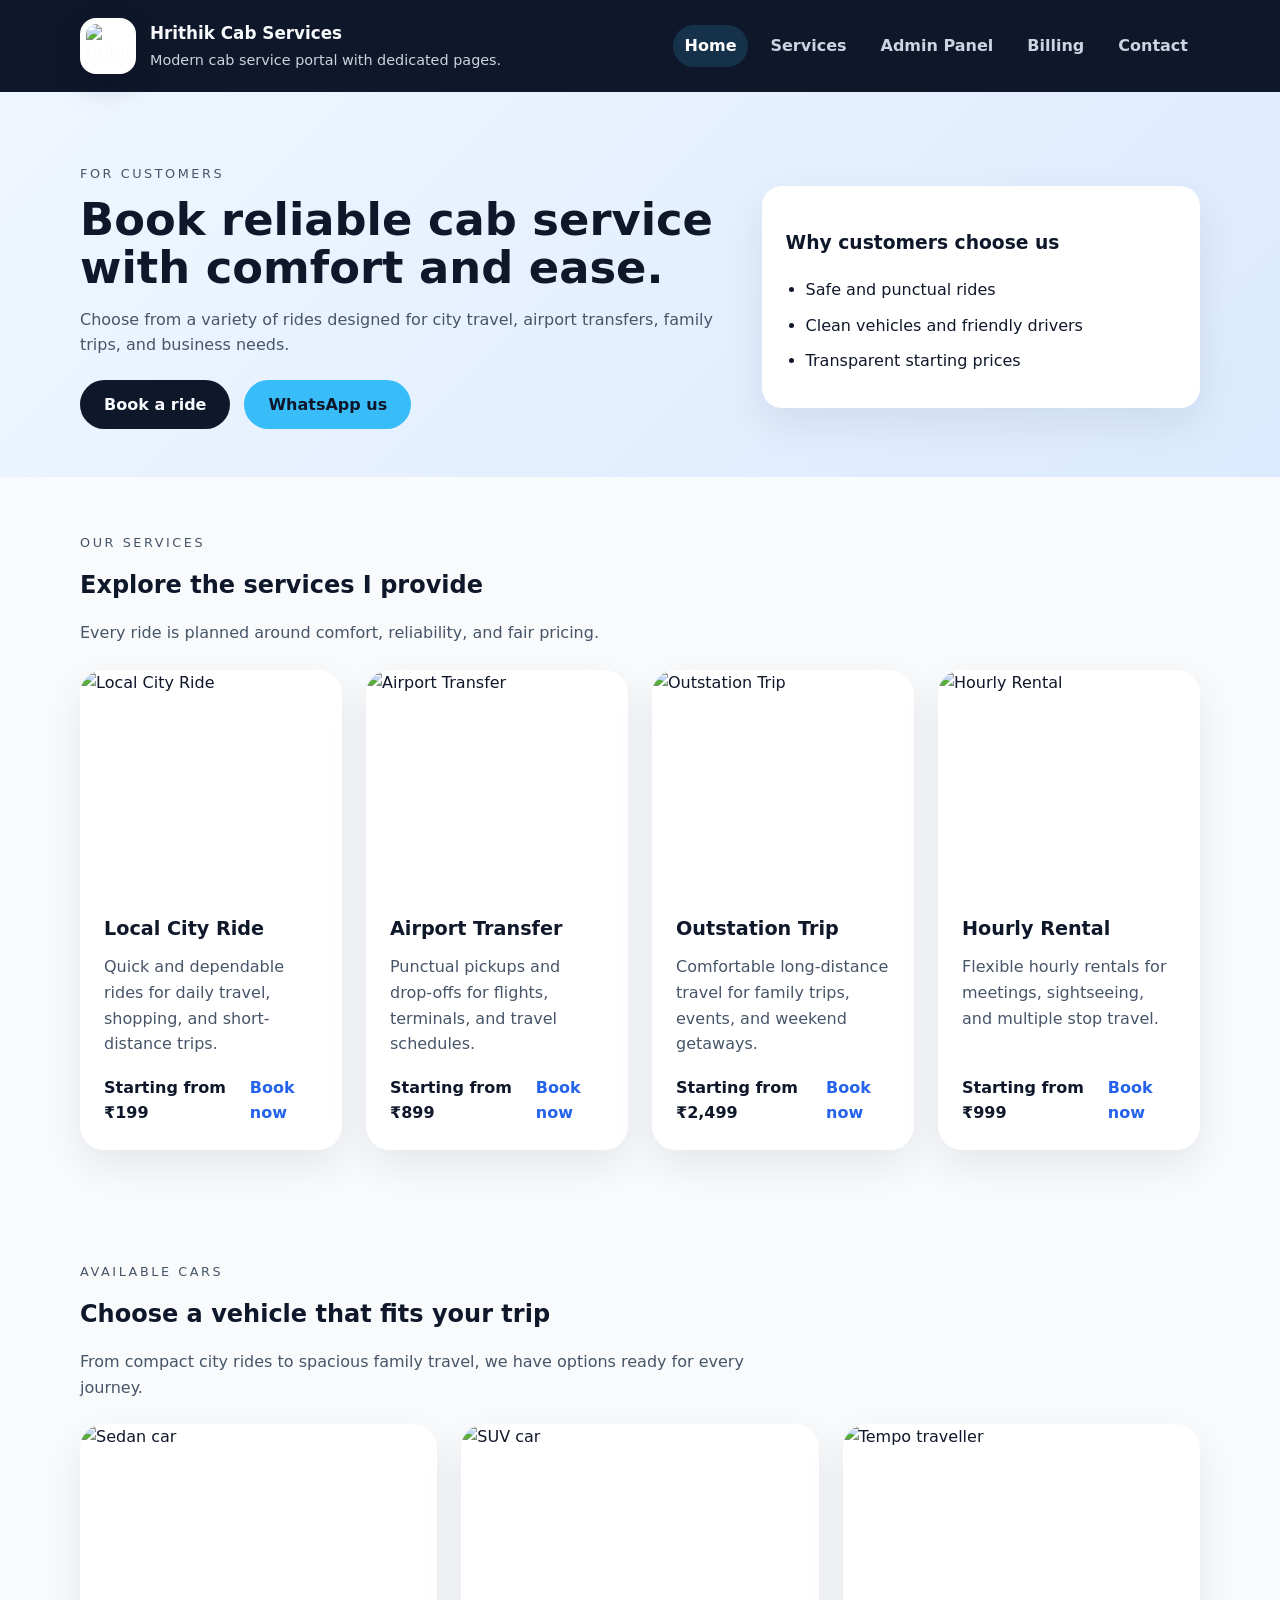
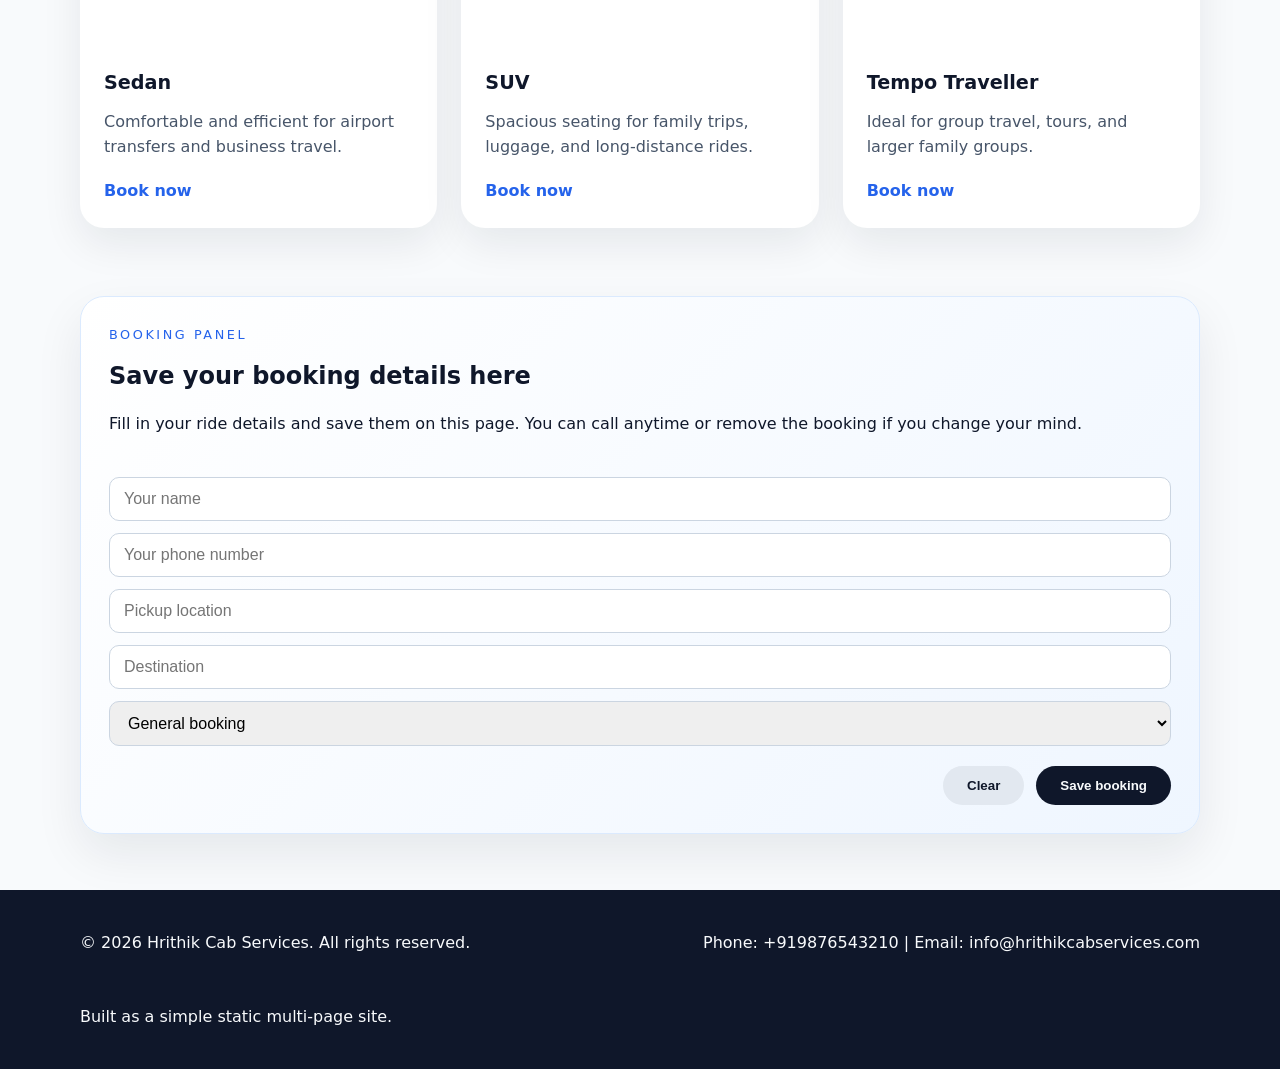
==== index.html @ 294c2ab7 "Add files via upload" ====
﻿<!DOCTYPE html>
<html lang="en">
<head>
  <meta charset="UTF-8" />
  <meta name="viewport" content="width=device-width, initial-scale=1.0" />
  <title>Hrithik Cab Services</title>
  <meta name="description" content="Hrithik Cab Services offers dedicated pages for services, admin, customer, billing, and contact." />
  <link rel="stylesheet" href="styles.css" />
</head>
<body>
  <header class="site-header">
    <div class="container header-inner">
      <a class="brand" href="index.html">
        <img class="logo-badge" src="https://kommodo.ai/i/TV6Tgqh5XAHTZ5oA1Nqf" alt="Hrithik Cab Services logo" />
        <div>
          <h1>Hrithik Cab Services</h1>
          <p>Modern cab service portal with dedicated pages.</p>
        </div>
      </a>
      <nav class="site-nav">
        <a href="index.html" class="active">Home</a>
        <a href="services.html">Services</a>
        <a href="admin.html">Admin Panel</a>
        <a href="billing.html">Billing</a>
        <a href="contact.html">Contact</a>
      </nav>
    </div>
  </header>

  <main class="page-content">
    <section class="hero">
      <div class="container hero-content">
        <div>
          <p class="eyebrow">For customers</p>
          <h2>Book reliable cab service with comfort and ease.</h2>
          <p>Choose from a variety of rides designed for city travel, airport transfers, family trips, and business needs.</p>
          <div class="hero-actions">
            <a href="#bookingPanel" class="button button-primary">Book a ride</a>
            <a href="#" class="button button-secondary whatsapp-link">WhatsApp us</a>
          </div>
        </div>
        <div class="hero-card">
          <h3>Why customers choose us</h3>
          <ul>
            <li>Safe and punctual rides</li>
            <li>Clean vehicles and friendly drivers</li>
            <li>Transparent starting prices</li>
          </ul>
        </div>
      </div>
    </section>

    <section class="section">
      <div class="container">
        <div class="section-title">
          <p class="eyebrow">Our services</p>
          <h2>Explore the services I provide</h2>
          <p>Every ride is planned around comfort, reliability, and fair pricing.</p>
        </div>

        <div class="service-grid" data-home-services></div>
      </div>
    </section>

    <section class="section">
      <div class="container">
        <div class="section-title">
          <p class="eyebrow">Available cars</p>
          <h2>Choose a vehicle that fits your trip</h2>
          <p>From compact city rides to spacious family travel, we have options ready for every journey.</p>
        </div>

        <div class="service-grid">
          <article class="service-card">
            <img src="https://images.unsplash.com/photo-1553440569-bcc63803a83d?auto=format&fit=crop&w=900&q=80" alt="Sedan car" />
            <div class="service-content">
              <h3>Sedan</h3>
              <p>Comfortable and efficient for airport transfers and business travel.</p>
              <div class="service-footer">
                <a href="#bookingPanel" class="small-link">Book now</a>
              </div>
            </div>
          </article>

          <article class="service-card">
            <img src="https://images.unsplash.com/photo-1549399542-7e3f8b79c341?auto=format&fit=crop&w=900&q=80" alt="SUV car" />
            <div class="service-content">
              <h3>SUV</h3>
              <p>Spacious seating for family trips, luggage, and long-distance rides.</p>
              <div class="service-footer">
                <a href="#bookingPanel" class="small-link">Book now</a>
              </div>
            </div>
          </article>

          <article class="service-card">
            <img src="https://images.unsplash.com/photo-1492144534655-ae79c964c9d7?auto=format&fit=crop&w=900&q=80" alt="Tempo traveller" />
            <div class="service-content">
              <h3>Tempo Traveller</h3>
              <p>Ideal for group travel, tours, and larger family groups.</p>
              <div class="service-footer">
                <a href="#bookingPanel" class="small-link">Book now</a>
              </div>
            </div>
          </article>
        </div>
      </div>
    </section>
  </main>

  <section class="section booking-section" id="bookingPanel">
    <div class="container">
      <div class="booking-panel">
        <div class="booking-panel-copy">
          <p class="eyebrow">Booking panel</p>
          <h2>Save your booking details here</h2>
          <p>Fill in your ride details and save them on this page. You can call anytime or remove the booking if you change your mind.</p>
        </div>

        <form id="bookingForm" class="booking-form">
          <input type="text" name="name" placeholder="Your name" required />
          <input type="tel" name="phone" placeholder="Your phone number" />
          <input type="text" name="pickup" placeholder="Pickup location" required />
          <input type="text" name="destination" placeholder="Destination" required />
          <select name="service">
            <option value="General booking">General booking</option>
            <option value="Local City Ride">Local City Ride</option>
            <option value="Airport Transfer">Airport Transfer</option>
            <option value="Outstation Trip">Outstation Trip</option>
            <option value="Hourly Rental">Hourly Rental</option>
          </select>
          <div class="modal-actions">
            <button type="button" class="button secondary-btn" id="clearBookingForm">Clear</button>
            <button type="submit" class="button button-primary">Save booking</button>
          </div>
        </form>

      </div>
    </div>
  </section>

  <div id="bookingToast" class="booking-toast" role="status" aria-live="polite" hidden></div>

  <script src="script.js"></script>
  <footer class="site-footer">
    <div class="container footer-inner">
      <p>© 2026 Hrithik Cab Services. All rights reserved.</p>
      <p>Phone: <span data-phone-display>+91 98765 43210</span> | Email: <a href="mailto:info@hrithikcabservices.com" data-email-href data-email-display>info@hrithikcabservices.com</a></p>
      <p>Built as a simple static multi-page site.</p>
    </div>
  </footer>
</body>
</html>
---- styles.css ----
﻿:root {
  color-scheme: light;
  font-family: Inter, system-ui, -apple-system, BlinkMacSystemFont, "Segoe UI", sans-serif;
  background: #f8fafc;
  color: #0f172a;
}

* { box-sizing: border-box; }
html { scroll-behavior: smooth; }
body {
  margin: 0;
  line-height: 1.6;
  background: #f8fafc;
  color: #0f172a;
  min-height: 100vh;
  display: flex;
  flex-direction: column;
}
a { color: inherit; text-decoration: none; }
img { max-width: 100%; display: block; }
.container {
  width: min(1120px, calc(100% - 32px));
  margin: 0 auto;
}
.site-header {
  background: #0f172a;
  color: #f8fafc;
  padding: 18px 0;
  position: sticky;
  top: 0;
  z-index: 10;
}
.header-inner {
  display: flex;
  justify-content: space-between;
  align-items: center;
  gap: 16px;
}
.brand {
  display: flex;
  align-items: center;
  gap: 14px;
  color: #f8fafc;
}
.logo-badge {
  width: 56px;
  height: 56px;
  min-width: 56px;
  display: block;
  object-fit: contain;
  object-position: center;
  border-radius: 16px;
  border: 2px solid rgba(248, 250, 252, 0.2);
  box-shadow: 0 10px 30px rgba(2, 6, 23, 0.2);
  background: #ffffff;
  padding: 4px;
}

.brand h1 {
  margin: 0;
  font-size: 1.05rem;
}

.brand p {
  margin: 2px 0 0;
  font-size: 0.9rem;
  color: #cbd5e1;
}
.site-nav {
  display: flex;
  gap: 10px;
  flex-wrap: wrap;
}
.site-nav a {
  padding: 8px 12px;
  border-radius: 999px;
  color: #cbd5e1;
  font-weight: 600;
}
.site-nav a:hover,
.site-nav a.active {
  background: rgba(56, 189, 248, 0.16);
  color: #fff;
}
.page-content { flex: 1; }
.hero {
  padding: 72px 0 48px;
  background: linear-gradient(135deg, #eff6ff, #dbeafe);
}
.hero-content {
  display: grid;
  grid-template-columns: 1.2fr 0.8fr;
  gap: 24px;
  align-items: center;
}
.eyebrow {
  margin: 0 0 12px;
  text-transform: uppercase;
  letter-spacing: 0.2em;
  font-size: 0.8rem;
  color: #2563eb;
}
.hero h2,
.section-title h2,
.card h3,
.contact-card h3 {
  margin: 0;
}
.hero h2 {
  font-size: clamp(2rem, 4vw, 2.8rem);
  line-height: 1.05;
}
.hero p,
.section-title p,
.card p,
.contact-card a {
  color: #475569;
}
.hero-actions {
  display: flex;
  gap: 14px;
  flex-wrap: wrap;
  margin-top: 22px;
}
.button {
  display: inline-flex;
  align-items: center;
  justify-content: center;
  gap: 10px;
  border-radius: 999px;
  padding: 12px 24px;
  font-weight: 700;
  border: none;
  cursor: pointer;
  transition: transform 0.2s ease, box-shadow 0.2s ease;
}
.button:hover {
  transform: translateY(-1px);
  box-shadow: 0 10px 20px rgba(15, 23, 42, 0.12);
}
.secondary-btn {
  background: #e2e8f0;
  color: #0f172a;
}
.whatsapp-link {
  background: #25d366;
  color: #fff;
}
.button-primary {
  background: #0f172a;
  color: #f8fafc;
}
.button-secondary {
  background: #38bdf8;
  color: #0f172a;
}
.card,
.hero-card,
.contact-card {
  background: #fff;
  border-radius: 20px;
  box-shadow: 0 16px 40px rgba(15, 23, 42, 0.08);
  padding: 24px;
}
.hero-card ul,
.billing-list,
.feature-list {
  margin: 0;
  padding-left: 20px;
}
.hero-card li,
.feature-list li,
.billing-list li {
  margin-bottom: 10px;
}
.section {
  padding: 56px 0;
}
.section-title {
  max-width: 720px;
  margin-bottom: 24px;
}
.cards-grid {
  display: grid;
  gap: 20px;
  grid-template-columns: repeat(auto-fit, minmax(220px, 1fr));
}
.service-grid {
  display: grid;
  gap: 24px;
  grid-template-columns: repeat(auto-fit, minmax(240px, 1fr));
}
.service-manager-card {
  margin-bottom: 24px;
}
.service-manager-header {
  display: flex;
  justify-content: space-between;
  align-items: center;
  gap: 12px;
  margin-bottom: 12px;
}
.service-form {
  display: grid;
  gap: 12px;
  margin-top: 12px;
}
.service-form input,
.service-form textarea {
  width: 100%;
  padding: 12px 14px;
  border: 1px solid #cbd5e1;
  border-radius: 10px;
  font-size: 1rem;
}
.service-list-section {
  margin-top: 8px;
}
.service-card {
  background: #fff;
  border-radius: 24px;
  overflow: hidden;
  box-shadow: 0 16px 40px rgba(15, 23, 42, 0.08);
  display: flex;
  flex-direction: column;
}
.service-card img {
  width: 100%;
  height: 220px;
  object-fit: cover;
  object-position: center;
  display: block;
}
.service-content {
  padding: 24px;
  display: flex;
  flex-direction: column;
  gap: 10px;
  flex: 1;
}
.service-content h3 {
  margin: 0;
  font-size: 1.2rem;
}
.service-content p {
  margin: 0;
  color: #475569;
}
.service-footer {
  margin-top: auto;
  display: flex;
  justify-content: space-between;
  align-items: center;
  gap: 12px;
  padding-top: 8px;
}
.service-card-actions {
  display: flex;
  gap: 8px;
  margin-top: 12px;
}
.service-card-actions button,
.edit-btn,
.delete-btn {
  border: none;
  border-radius: 999px;
  padding: 8px 12px;
  cursor: pointer;
  font-weight: 700;
}
.edit-btn {
  background: #dbeafe;
  color: #1d4ed8;
}
.delete-btn {
  background: #fee2e2;
  color: #b91c1c;
}
.price {
  font-weight: 800;
  color: #0f172a;
}
.small-link {
  color: #2563eb;
  font-weight: 700;
}
.link-chip {
  display: inline-block;
  margin-top: 16px;
  color: #2563eb;
  font-weight: 700;
}
.billing-section {
  display: grid;
  gap: 24px;
  grid-template-columns: 1fr;
}

@media (min-width: 980px) {
  .billing-section {
    grid-template-columns: minmax(420px, 1fr) 1.3fr;
  }
}

.billing-form-card,
.billing-preview-card {
  position: relative;
  padding: 30px;
  border-radius: 28px;
  border: 1px solid rgba(15, 23, 42, 0.08);
  background: linear-gradient(180deg, rgba(255,255,255,0.96), #f8fbff);
}

.billing-form-card {
  box-shadow: 0 34px 75px rgba(15, 23, 42, 0.08);
}

.billing-preview-card {
  background: #ffffff;
  box-shadow: inset 0 0 0 1px rgba(56, 189, 248, 0.06);
}

.billing-form-card h3,
.billing-preview-card h3 {
  margin-bottom: 18px;
  letter-spacing: 0.02em;
  color: #0f172a;
}

.billing-form-card label {
  display: flex;
  flex-direction: column;
  gap: 10px;
  font-weight: 600;
  color: #0f172a;
}

.billing-form-card input {
  width: 100%;
  padding: 14px 16px;
  border: 1px solid #d1d5db;
  border-radius: 14px;
  background: #f8fafc;
  transition: border-color 0.2s ease, box-shadow 0.2s ease;
}

.billing-form-card input:focus {
  border-color: #38bdf8;
  box-shadow: 0 0 0 4px rgba(56, 189, 248, 0.14);
  outline: none;
}

.invoice-items {
  display: grid;
  gap: 12px;
  margin: 18px 0;
}

.invoice-preview {
  min-height: 360px;
  padding: 28px;
  border-radius: 28px;
  border: 1px solid #e2e8f0;
  background: linear-gradient(180deg, #ffffff, #eff7ff);
}

.invoice-header {
  display: flex;
  justify-content: space-between;
  gap: 16px;
  align-items: flex-start;
  border-bottom: 1px solid #e2e8f0;
  padding-bottom: 18px;
}

.invoice-header h2 {
  margin: 0;
  font-size: 1.75rem;
}

.invoice-header p {
  margin: 6px 0 0;
  color: #64748b;
}

.invoice-meta p {
  margin: 0;
  color: #475569;
}

.invoice-details {
  display: grid;
  gap: 10px;
  margin-top: 20px;
  color: #334155;
}

.invoice-details p {
  margin: 0;
  font-size: 0.98rem;
}

.invoice-details p strong {
  color: #0f172a;
}

.invoice-table {
  width: 100%;
  border-collapse: collapse;
  margin-top: 24px;
  background: #ffffff;
}

.invoice-table th,
.invoice-table td {
  border: 1px solid #e2e8f0;
  padding: 14px 16px;
  text-align: left;
}

.invoice-table th {
  background: #eef4ff;
  color: #0f172a;
  font-weight: 700;
}

.invoice-table tr:nth-child(even) td {
  background: #f8fbff;
}

.invoice-summary {
  margin-top: 24px;
  display: grid;
  gap: 10px;
  justify-content: end;
}

.invoice-summary p {
  margin: 0;
  font-size: 1rem;
}

.invoice-summary p strong {
  color: #0f172a;
}

.invoice-company {
  display: flex;
  align-items: center;
  gap: 14px;
  flex: 1;
}

.invoice-logo {
  width: 72px;
  height: 72px;
  min-width: 72px;
  object-fit: contain;
  object-position: center;
  border-radius: 16px;
  background: #ffffff;
  padding: 6px;
  box-shadow: 0 8px 20px rgba(15, 23, 42, 0.08);
  display: block;
}

.invoice-address {
  margin-top: 4px;
  color: #64748b;
  font-size: 0.95rem;
}

.invoice-note {
  margin-top: 22px;
  color: #475569;
  border-top: 1px dashed #e2e8f0;
  padding-top: 16px;
}

  .saved-invoices-list {
    display: grid;
    gap: 14px;
    min-height: 260px;
  }

  .saved-invoice {
    border: 1px solid #e2e8f0;
    border-radius: 18px;
    padding: 18px;
    background: #f8fbff;
  }

  .saved-invoice-top {
    display: flex;
    justify-content: space-between;
    gap: 12px;
    align-items: flex-start;
  }

  .saved-invoice-title {
    margin: 0;
    font-weight: 700;
    color: #0f172a;
  }

  .saved-invoice-meta,
  .saved-invoice-route {
    margin: 4px 0 0;
    color: #475569;
  }

  .saved-invoice-total {
    font-weight: 800;
    color: #0f172a;
  }

  .saved-invoice-actions {
    display: flex;
    gap: 10px;
    flex-wrap: wrap;
    margin-top: 14px;
  }
}

.invoice-item-row input {
  padding: 12px 14px;
  border: 1px solid #cbd5e1;
  border-radius: 10px;
  width: 100%;
}

.remove-item-btn {
  border: none;
  background: #f87171;
  color: #fff;
  font-size: 1.1rem;
  border-radius: 10px;
  padding: 0 0.75rem;
  cursor: pointer;
  height: 44px;
}

.grid-two {
  display: grid;
  gap: 16px;
  grid-template-columns: repeat(auto-fit, minmax(220px, 1fr));
}

.form-row {
  display: flex;
  flex-wrap: wrap;
  gap: 12px;
  margin-top: 16px;
}

.invoice-preview {
  min-height: 260px;
}

.invoice-table {
  width: 100%;
  border-collapse: collapse;
  margin-top: 16px;
}

.invoice-table th,
.invoice-table td {
  border: 1px solid #e2e8f0;
  padding: 12px;
  text-align: left;
}

.invoice-table th {
  background: #f1f5f9;
}

.invoice-summary {
  margin-top: 18px;
  display: grid;
  gap: 8px;
}

.invoice-note {
  margin-top: 18px;
  color: #475569;
}

.invoice-actions {
  display: flex;
  gap: 12px;
  margin-top: 18px;
  flex-wrap: wrap;
}

@media print {
  body * {
    visibility: hidden;
  }

  .printable-area,
  .printable-area * {
    visibility: visible;
  }

  .printable-area {
    position: absolute;
    left: 0;
    top: 0;
    width: 100%;
    padding: 20px;
    background: #fff;
  }

  .site-header,
  .site-nav,
  .site-footer,
  .billing-form-card,
  .invoice-actions {
    display: none !important;
  }
}

.booking-section {
  padding-top: 12px;
}
.booking-panel {
  background: linear-gradient(135deg, #ffffff, #eff6ff);
  border: 1px solid #dbeafe;
  border-radius: 24px;
  padding: 28px;
  box-shadow: 0 20px 48px rgba(15, 23, 42, 0.08);
  display: grid;
  gap: 24px;
}
.booking-panel-copy h2 {
  margin: 0 0 8px;
}
.booking-form {
  display: grid;
  gap: 12px;
}
.booking-form input,
.booking-form select {
  width: 100%;
  padding: 12px 14px;
  border: 1px solid #cbd5e1;
  border-radius: 10px;
  font-size: 1rem;
}
.modal-actions {
  display: flex;
  justify-content: flex-end;
  gap: 12px;
  margin-top: 8px;
}
.saved-bookings {
  border-top: 1px solid #dbeafe;
  padding-top: 16px;
}
.saved-bookings-list {
  display: grid;
  gap: 12px;
  margin-top: 12px;
}
.saved-booking {
  background: #fff;
  border-radius: 16px;
  padding: 14px 16px;
  border: 1px solid #e2e8f0;
}
.saved-booking p {
  margin: 4px 0;
  color: #475569;
}
.saved-booking-actions {
  display: flex;
  flex-wrap: wrap;
  gap: 10px;
  margin-top: 10px;
}
.saved-booking-actions button {
  border: none;
  padding: 8px 12px;
  border-radius: 999px;
  cursor: pointer;
  font-weight: 700;
}
.service-card-actions {
  display: flex;
  gap: 10px;
  margin-top: 12px;
}
.service-card-actions button {
  border: none;
  padding: 8px 12px;
  border-radius: 999px;
  cursor: pointer;
  font-weight: 700;
}
.service-card-actions .edit-btn {
  background: #dbeafe;
  color: #1d4ed8;
}
.service-card-actions .delete-btn {
  background: #fee2e2;
  color: #b91c1c;
}
.saved-booking-actions .call-btn {
  background: #0f172a;
  color: #fff;
}
.saved-booking-actions .confirm-btn {
  background: #dcfce7;
  color: #166534;
}
.saved-booking-actions .delete-btn {
  background: #fee2e2;
  color: #b91c1c;
}
.booking-status {
  font-weight: 700;
}
.booking-status.confirmed {
  color: #166534;
}
.booking-status.pending {
  color: #b45309;
}
.empty-state {
  color: #64748b;
  padding: 10px 0;
}
.booking-toast {
  position: fixed;
  right: 20px;
  bottom: 20px;
  z-index: 60;
  background: #0f172a;
  color: #fff;
  padding: 14px 18px;
  border-radius: 999px;
  box-shadow: 0 16px 40px rgba(2, 6, 23, 0.2);
  font-weight: 700;
}
.admin-settings-card {
  margin-top: 24px;
}
.admin-phone-row {
  display: flex;
  flex-wrap: wrap;
  gap: 12px;
  margin-top: 14px;
}
.admin-phone-row input {
  flex: 1;
  min-width: 220px;
  padding: 12px 14px;
  border: 1px solid #cbd5e1;
  border-radius: 10px;
  font-size: 1rem;
}
.admin-phone-row button {
  border: none;
  padding: 12px 18px;
  border-radius: 10px;
  cursor: pointer;
  background: #0f172a;
  color: #fff;
  font-weight: 700;
}
.admin-phone-row .secondary-btn {
  background: #38bdf8;
  color: #0f172a;
}
.status-text {
  margin-top: 12px;
  color: #2563eb;
  font-weight: 600;
}
.contact-inner {
  display: grid;
  grid-template-columns: 1fr 1fr;
  gap: 24px;
  align-items: start;
}
.contact-cards {
  display: grid;
  gap: 16px;
}
.contact-card h3 {
  margin-bottom: 10px;
}
.contact-card a {
  display: inline-block;
  color: #0f172a;
  font-weight: 700;
}
.billing-list li {
  display: flex;
  justify-content: space-between;
  gap: 12px;
  color: #334155;
}
.site-footer {
  background: #0f172a;
  color: #f8fafc;
  padding: 24px 0;
  margin-top: auto;
}
.footer-inner {
  display: flex;
  justify-content: space-between;
  gap: 16px;
  flex-wrap: wrap;
}
@media (max-width: 900px) {
  .header-inner {
    flex-direction: column;
    align-items: flex-start;
  }
  .hero-content,
  .contact-inner {
    grid-template-columns: 1fr;
  }
}
@media (max-width: 620px) {
  .button {
    width: 100%;
  }
  .site-nav a {
    font-size: 0.95rem;
  }
}
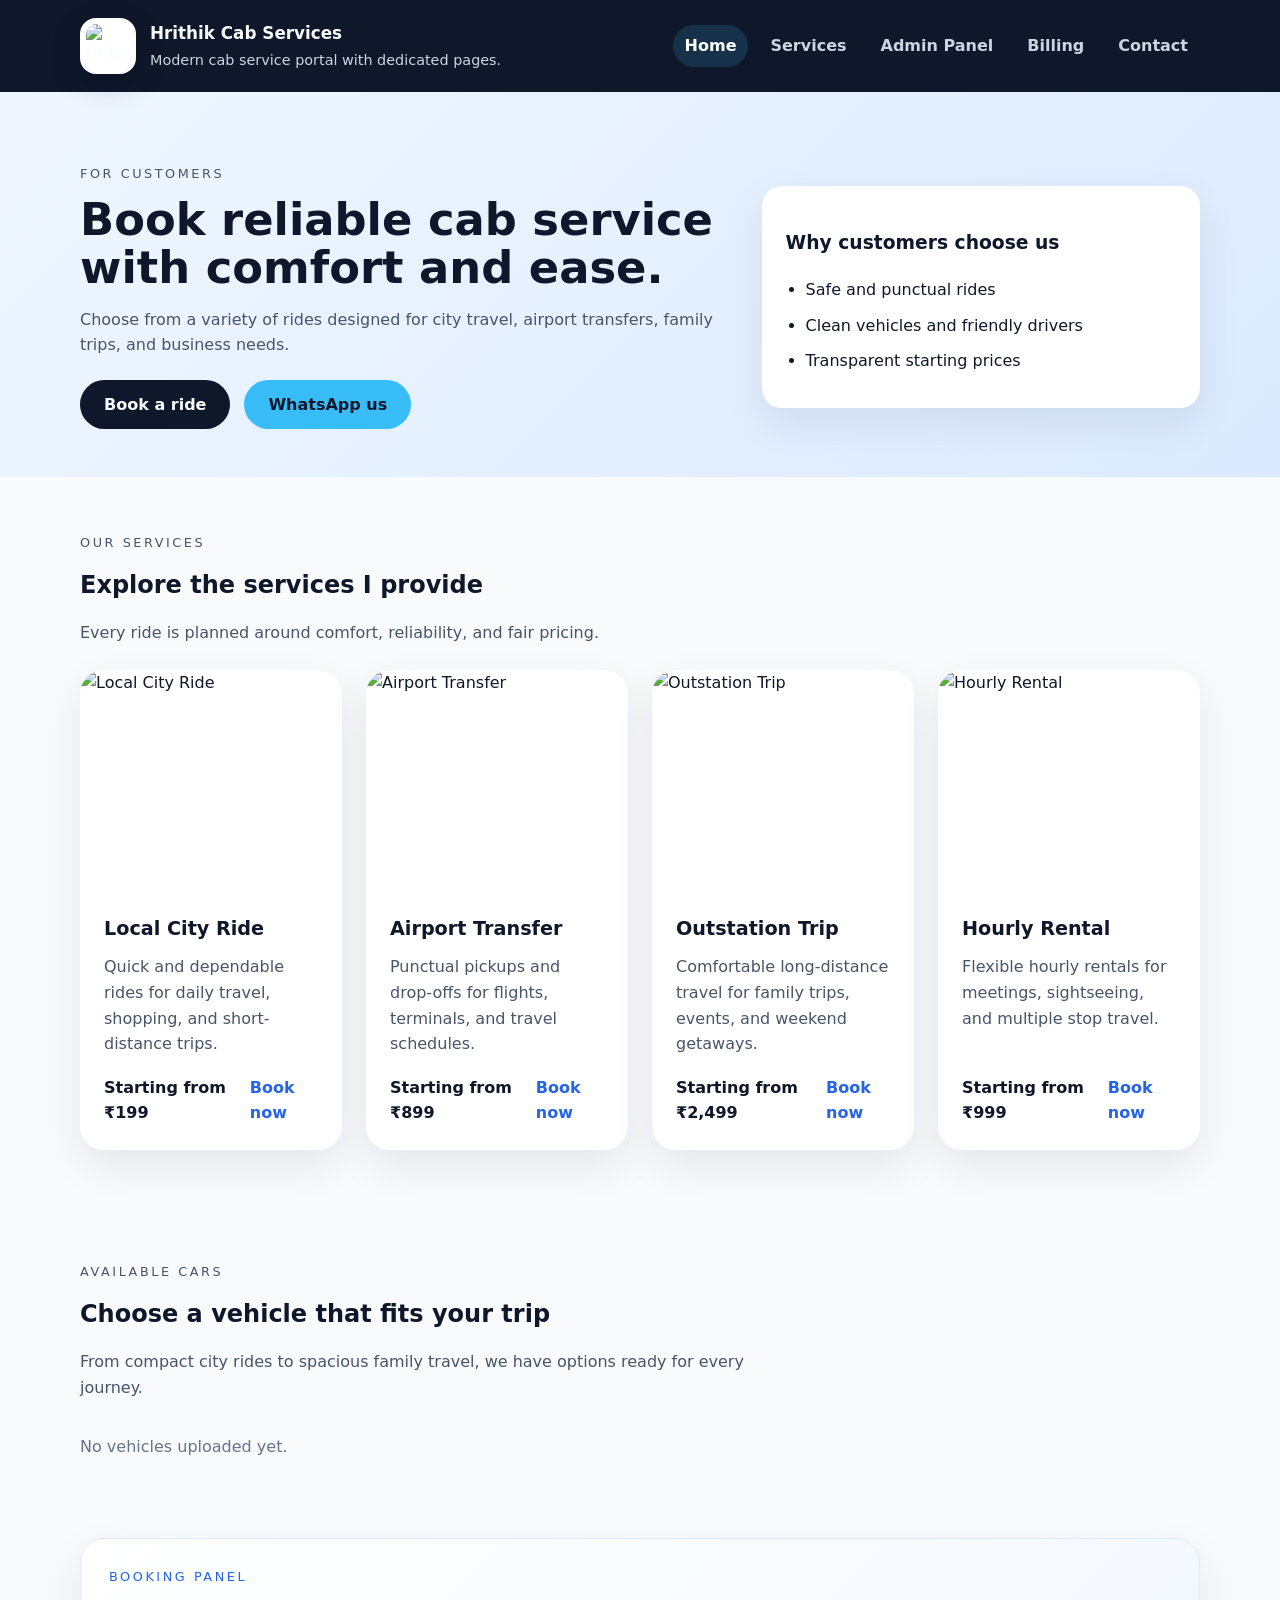
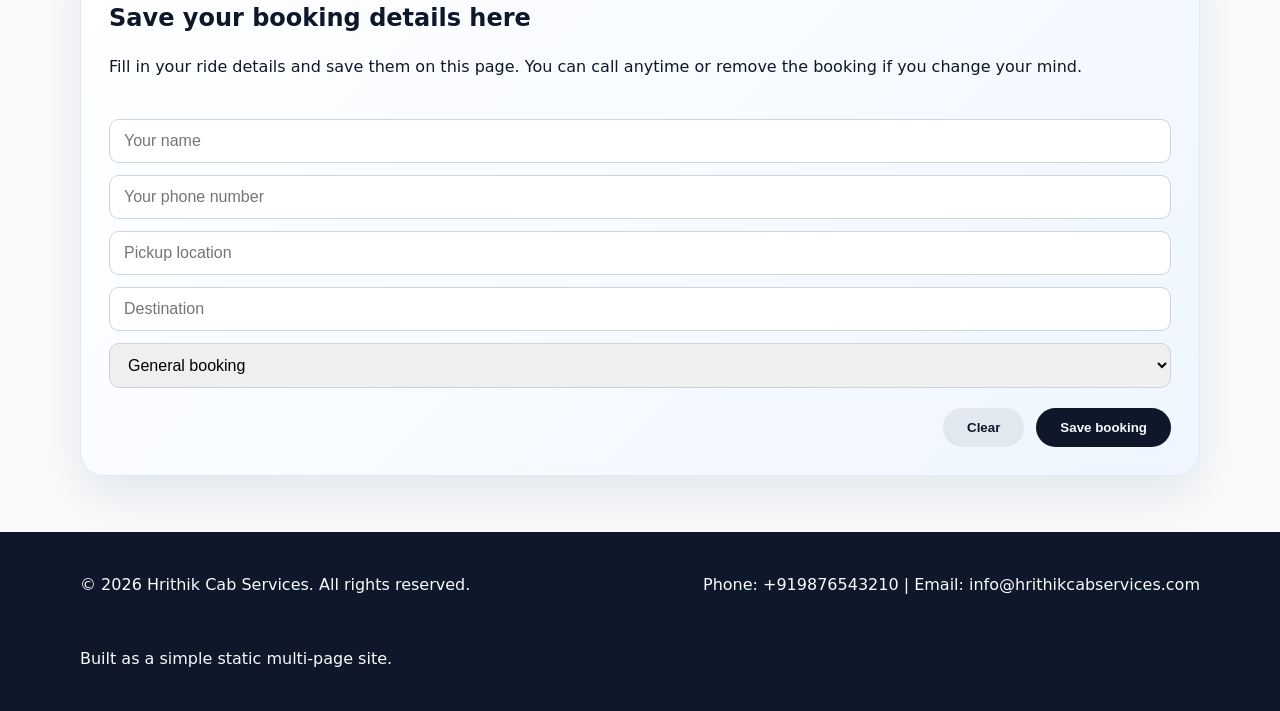
==== commit cae90c7a: "Add files via upload" ====
--- a/index.html
+++ b/index.html
@@ -70,40 +70,7 @@
           <p>From compact city rides to spacious family travel, we have options ready for every journey.</p>
         </div>
 
-        <div class="service-grid">
-          <article class="service-card">
-            <img src="https://images.unsplash.com/photo-1553440569-bcc63803a83d?auto=format&fit=crop&w=900&q=80" alt="Sedan car" />
-            <div class="service-content">
-              <h3>Sedan</h3>
-              <p>Comfortable and efficient for airport transfers and business travel.</p>
-              <div class="service-footer">
-                <a href="#bookingPanel" class="small-link">Book now</a>
-              </div>
-            </div>
-          </article>
-
-          <article class="service-card">
-            <img src="https://images.unsplash.com/photo-1549399542-7e3f8b79c341?auto=format&fit=crop&w=900&q=80" alt="SUV car" />
-            <div class="service-content">
-              <h3>SUV</h3>
-              <p>Spacious seating for family trips, luggage, and long-distance rides.</p>
-              <div class="service-footer">
-                <a href="#bookingPanel" class="small-link">Book now</a>
-              </div>
-            </div>
-          </article>
-
-          <article class="service-card">
-            <img src="https://images.unsplash.com/photo-1492144534655-ae79c964c9d7?auto=format&fit=crop&w=900&q=80" alt="Tempo traveller" />
-            <div class="service-content">
-              <h3>Tempo Traveller</h3>
-              <p>Ideal for group travel, tours, and larger family groups.</p>
-              <div class="service-footer">
-                <a href="#bookingPanel" class="small-link">Book now</a>
-              </div>
-            </div>
-          </article>
-        </div>
+        <div id="vehiclesList" class="service-grid"></div>
       </div>
     </section>
   </main>
@@ -141,6 +108,8 @@
 
   <div id="bookingToast" class="booking-toast" role="status" aria-live="polite" hidden></div>
 
+  <script src="https://www.gstatic.com/firebasejs/9.23.0/firebase-app-compat.js"></script>
+  <script src="https://www.gstatic.com/firebasejs/9.23.0/firebase-firestore-compat.js"></script>
   <script src="script.js"></script>
   <footer class="site-footer">
     <div class="container footer-inner">
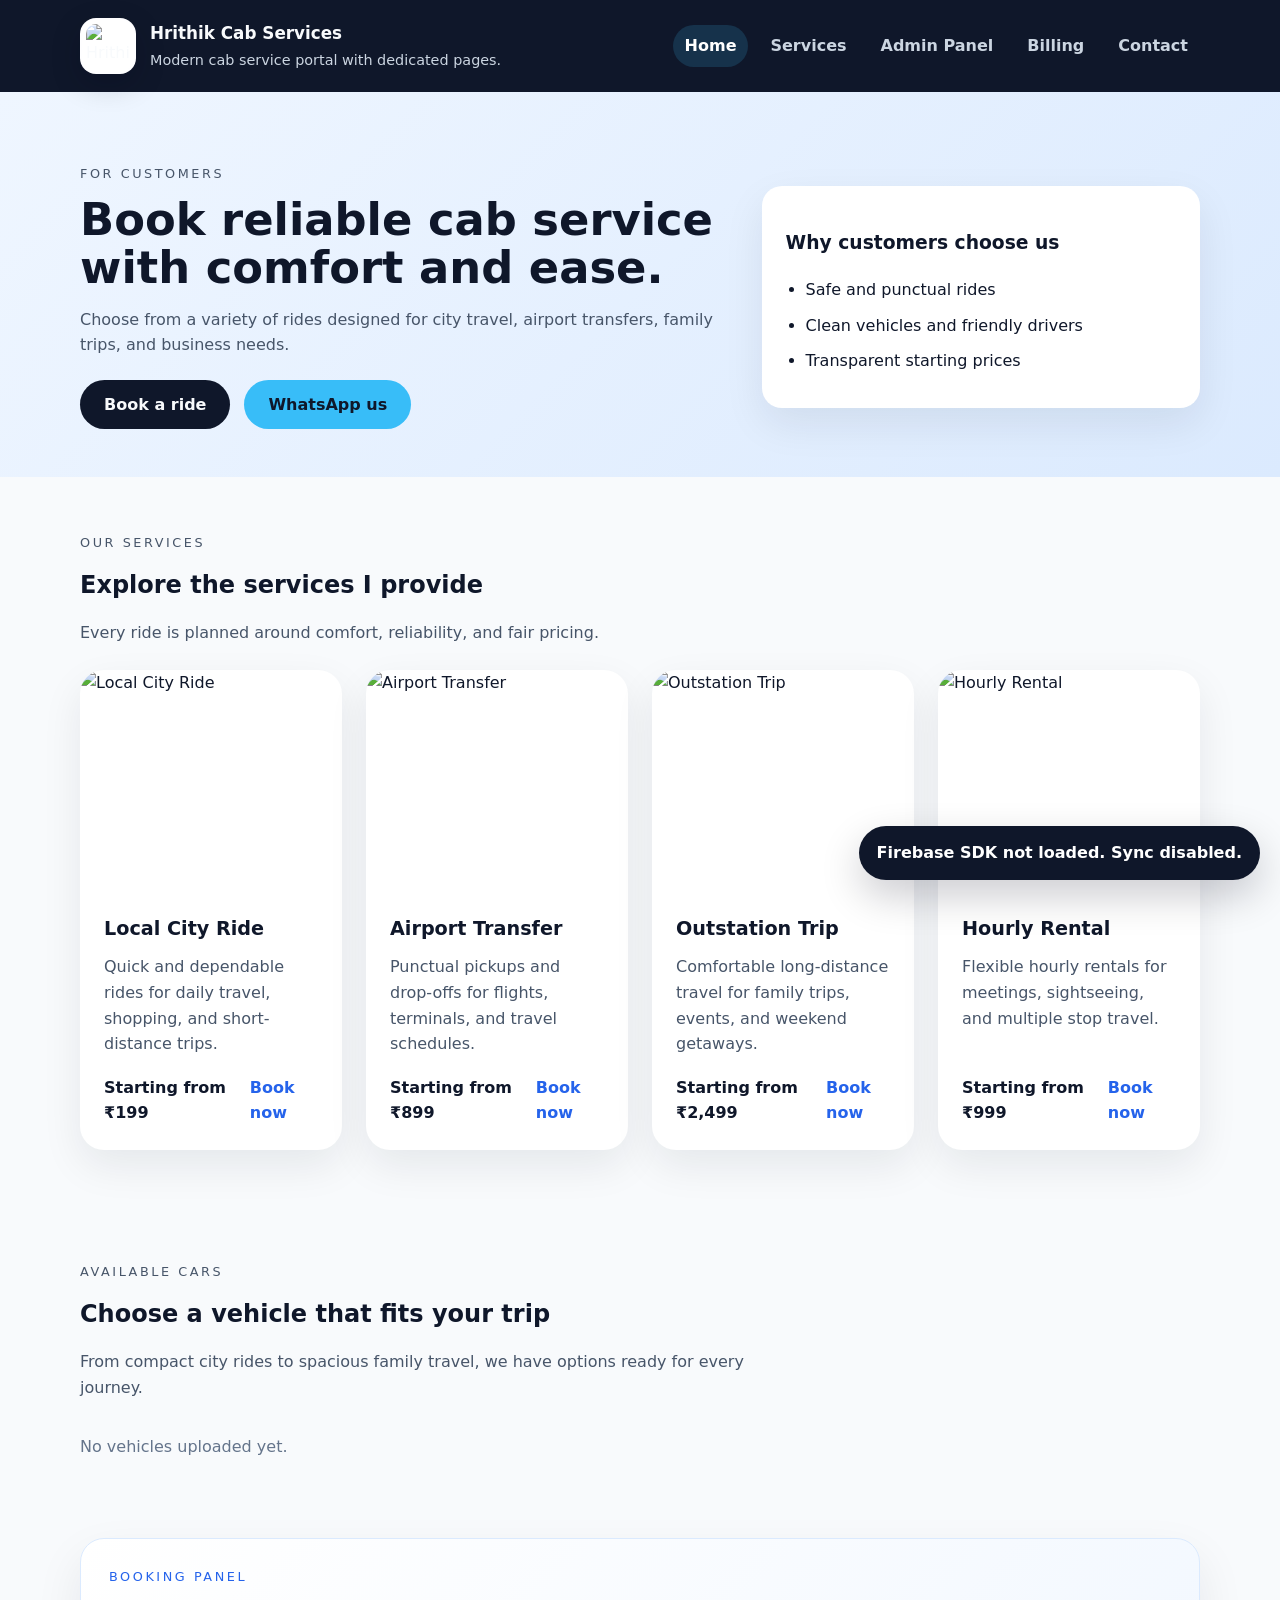
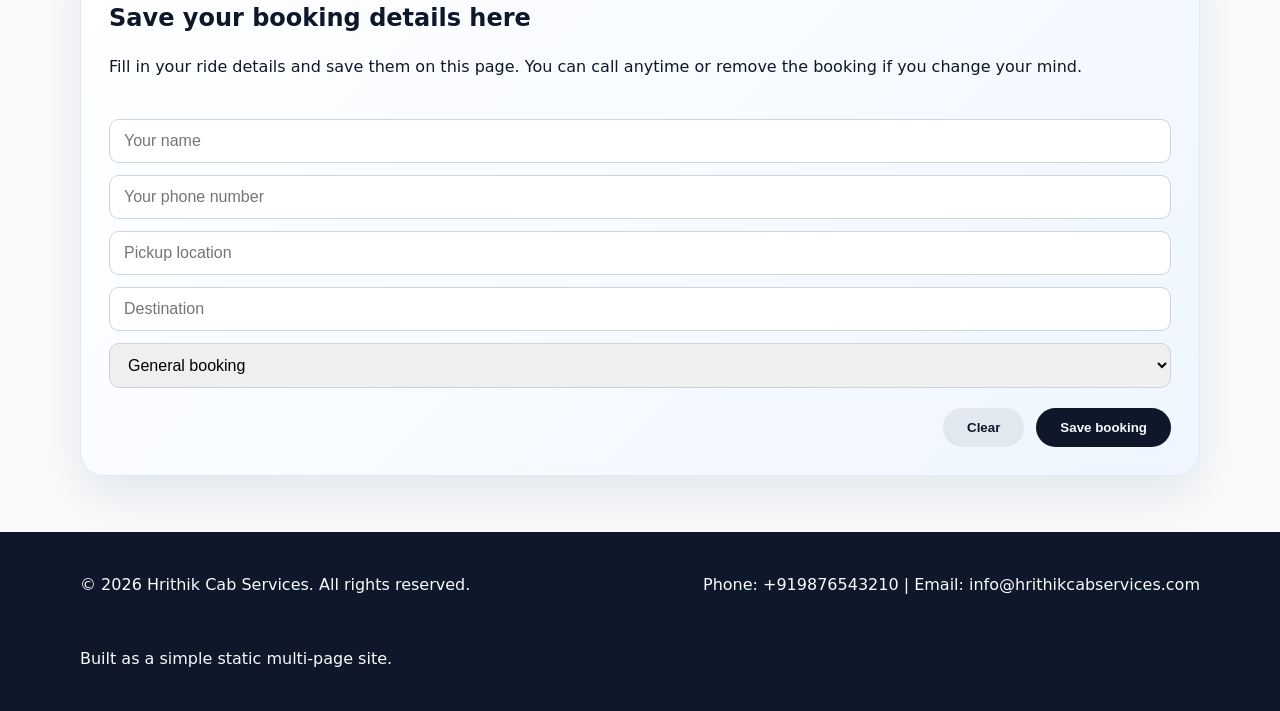
==== commit e7403c16: "Add files via upload" ====
--- a/index.html
+++ b/index.html
@@ -109,6 +109,7 @@
   <div id="bookingToast" class="booking-toast" role="status" aria-live="polite" hidden></div>
 
   <script src="https://www.gstatic.com/firebasejs/9.23.0/firebase-app-compat.js"></script>
+  <script src="https://www.gstatic.com/firebasejs/9.23.0/firebase-auth-compat.js"></script>
   <script src="https://www.gstatic.com/firebasejs/9.23.0/firebase-firestore-compat.js"></script>
   <script src="script.js"></script>
   <footer class="site-footer">
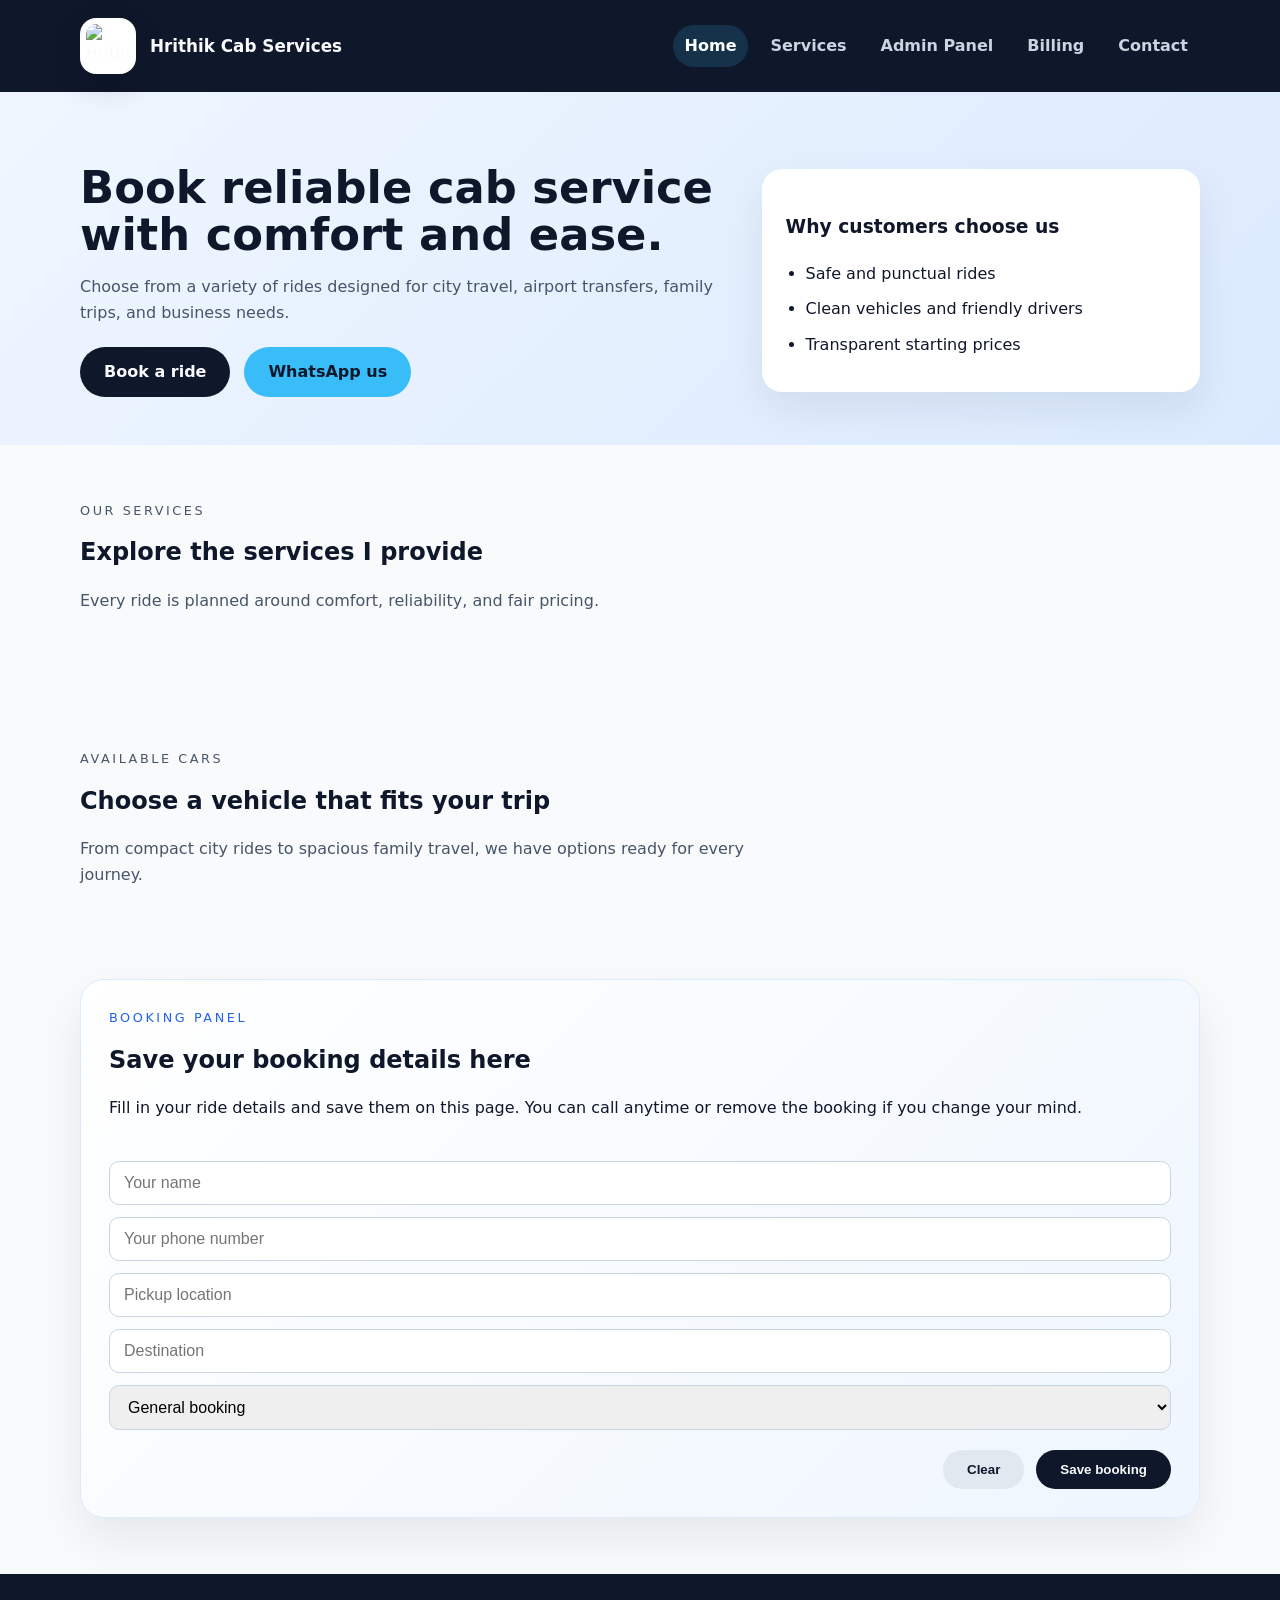
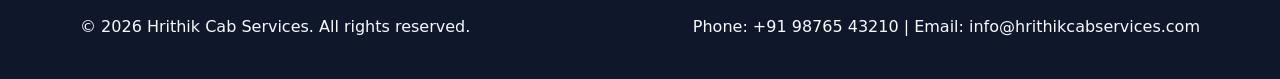
==== commit bc1ab18a: "Add files via upload" ====
--- a/index.html
+++ b/index.html
@@ -14,7 +14,6 @@
         <img class="logo-badge" src="https://kommodo.ai/i/TV6Tgqh5XAHTZ5oA1Nqf" alt="Hrithik Cab Services logo" />
         <div>
           <h1>Hrithik Cab Services</h1>
-          <p>Modern cab service portal with dedicated pages.</p>
         </div>
       </a>
       <nav class="site-nav">
@@ -31,7 +30,6 @@
     <section class="hero">
       <div class="container hero-content">
         <div>
-          <p class="eyebrow">For customers</p>
           <h2>Book reliable cab service with comfort and ease.</h2>
           <p>Choose from a variety of rides designed for city travel, airport transfers, family trips, and business needs.</p>
           <div class="hero-actions">
@@ -116,7 +114,6 @@
     <div class="container footer-inner">
       <p>© 2026 Hrithik Cab Services. All rights reserved.</p>
       <p>Phone: <span data-phone-display>+91 98765 43210</span> | Email: <a href="mailto:info@hrithikcabservices.com" data-email-href data-email-display>info@hrithikcabservices.com</a></p>
-      <p>Built as a simple static multi-page site.</p>
     </div>
   </footer>
 </body>
--- a/styles.css
+++ b/styles.css
@@ -777,6 +777,31 @@
   color: #2563eb;
   font-weight: 600;
 }
+.error-text {
+  color: #b91c1c;
+}
+.login-card {
+  max-width: 460px;
+  margin: 0 auto;
+}
+.login-form {
+  display: grid;
+  gap: 16px;
+}
+.login-form input {
+  width: 100%;
+  padding: 14px 16px;
+  border-radius: 14px;
+  border: 1px solid #cbd5e1;
+  background: #f8fafc;
+}
+.login-form label {
+  font-weight: 700;
+  color: #0f172a;
+}
+.login-form .modal-actions {
+  justify-content: flex-start;
+}
 .contact-inner {
   display: grid;
   grid-template-columns: 1fr 1fr;
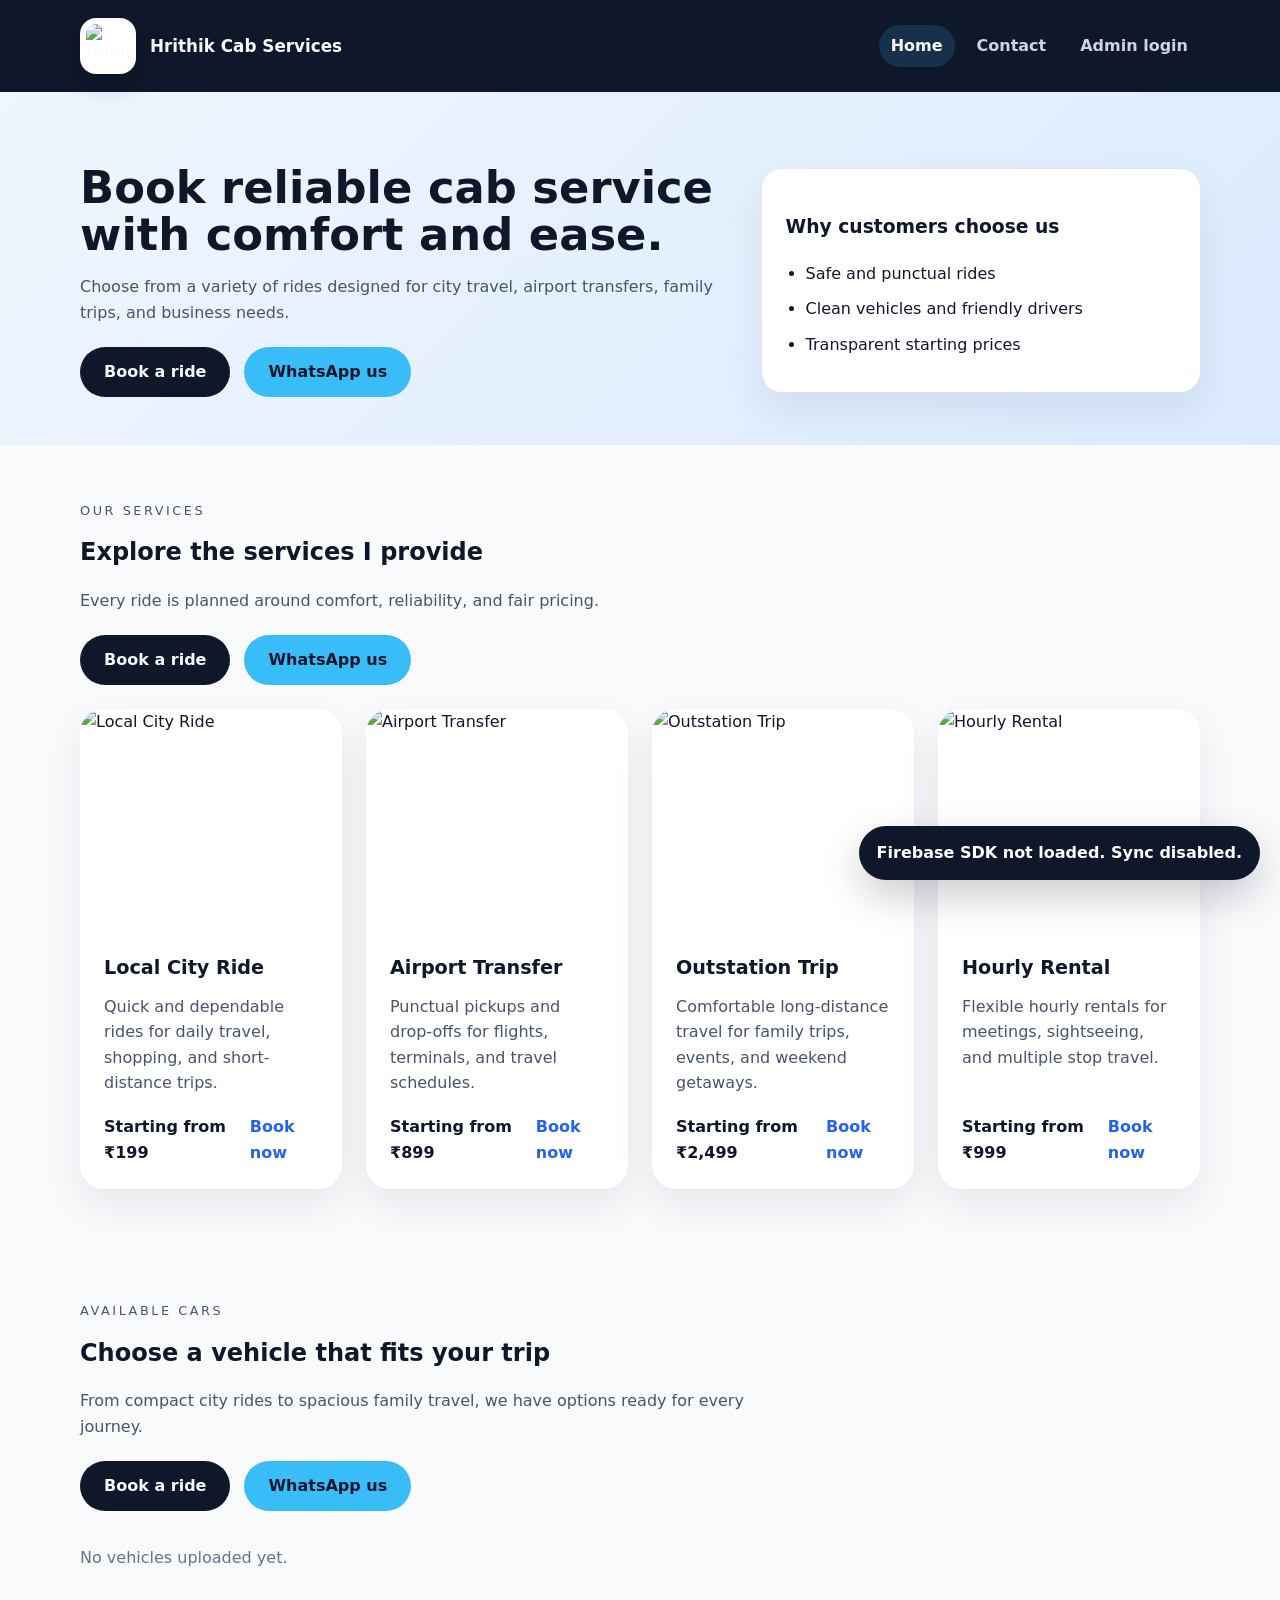
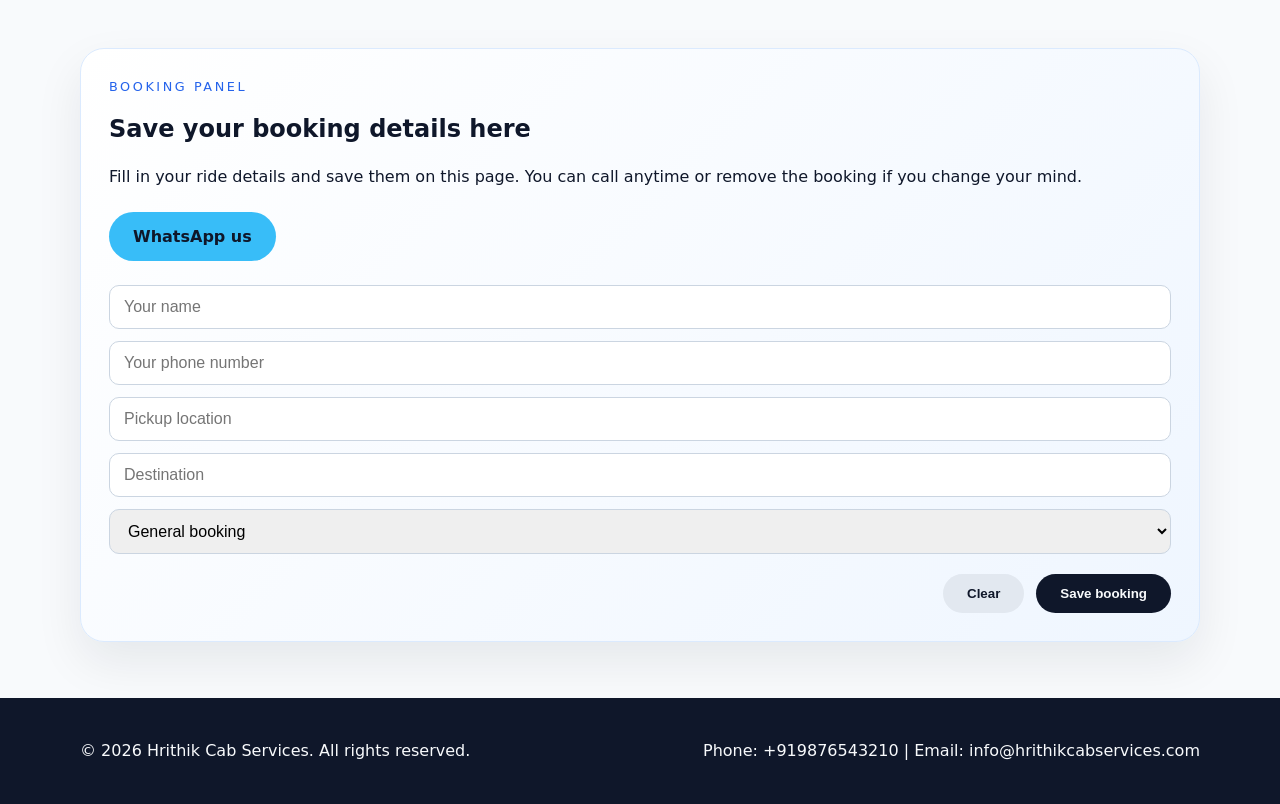
==== commit c0578be4: "Add files via upload" ====
--- a/index.html
+++ b/index.html
@@ -54,6 +54,10 @@
           <p class="eyebrow">Our services</p>
           <h2>Explore the services I provide</h2>
           <p>Every ride is planned around comfort, reliability, and fair pricing.</p>
+          <div class="hero-actions">
+            <a href="#bookingPanel" class="button button-primary">Book a ride</a>
+            <a href="#" class="button button-secondary whatsapp-link">WhatsApp us</a>
+          </div>
         </div>
 
         <div class="service-grid" data-home-services></div>
@@ -66,6 +70,10 @@
           <p class="eyebrow">Available cars</p>
           <h2>Choose a vehicle that fits your trip</h2>
           <p>From compact city rides to spacious family travel, we have options ready for every journey.</p>
+          <div class="hero-actions">
+            <a href="#bookingPanel" class="button button-primary">Book a ride</a>
+            <a href="#" class="button button-secondary whatsapp-link">WhatsApp us</a>
+          </div>
         </div>
 
         <div id="vehiclesList" class="service-grid"></div>
@@ -80,6 +88,9 @@
           <p class="eyebrow">Booking panel</p>
           <h2>Save your booking details here</h2>
           <p>Fill in your ride details and save them on this page. You can call anytime or remove the booking if you change your mind.</p>
+          <div class="hero-actions">
+            <a href="#" class="button button-secondary whatsapp-link">WhatsApp us</a>
+          </div>
         </div>
 
         <form id="bookingForm" class="booking-form">
--- a/styles.css
+++ b/styles.css
@@ -224,13 +224,89 @@
   display: flex;
   flex-direction: column;
 }
-.service-card img {
+.service-card > img,
+.service-card .service-media > img {
   width: 100%;
   height: 220px;
   object-fit: cover;
   object-position: center;
   display: block;
 }
+
+/* Ensure thumbnails remain small and are not targeted by the above rule */
+.vehicle-thumb {
+  width: 56px;
+  height: 40px;
+  object-fit: cover;
+  object-position: center;
+  border-radius: 8px;
+  cursor: pointer;
+  border: 2px solid rgba(15, 23, 42, 0.04);
+  box-shadow: 0 6px 18px rgba(2,6,23,0.06);
+}
+
+/* vehicle thumbnails and full-image modal */
+.vehicle-thumbs {
+  display: flex;
+  gap: 8px;
+  padding: 12px 24px 0 24px;
+  flex-wrap: wrap;
+}
+.vehicle-thumb {
+  width: 56px;
+  height: 40px;
+  object-fit: cover;
+  object-position: center;
+  border-radius: 8px;
+  cursor: pointer;
+  border: 2px solid rgba(15, 23, 42, 0.04);
+  box-shadow: 0 6px 18px rgba(2,6,23,0.06);
+}
+
+/* modal overlay for viewing full image */
+.image-modal {
+  position: fixed;
+  left: 0;
+  top: 0;
+  right: 0;
+  bottom: 0;
+  display: none;
+  align-items: center;
+  justify-content: center;
+  background: rgba(2,6,23,0.6);
+  z-index: 2000;
+}
+.image-modal.open { display: flex; }
+.image-modal-inner {
+  max-width: 92vw;
+  max-height: 92vh;
+  background: transparent;
+  position: relative;
+  display: flex;
+  align-items: center;
+  justify-content: center;
+}
+.image-modal img {
+  max-width: 100%;
+  max-height: 100%;
+  border-radius: 10px;
+  box-shadow: 0 18px 60px rgba(2,6,23,0.4);
+  background: #fff;
+}
+.image-modal-close {
+  position: absolute;
+  right: -10px;
+  top: -10px;
+  background: #fff;
+  border: none;
+  width: 36px;
+  height: 36px;
+  border-radius: 999px;
+  font-size: 20px;
+  cursor: pointer;
+  box-shadow: 0 8px 20px rgba(2,6,23,0.2);
+}
+
 .service-content {
   padding: 24px;
   display: flex;
@@ -477,49 +553,48 @@
   padding-top: 16px;
 }
 
-  .saved-invoices-list {
-    display: grid;
-    gap: 14px;
-    min-height: 260px;
-  }
-
-  .saved-invoice {
-    border: 1px solid #e2e8f0;
-    border-radius: 18px;
-    padding: 18px;
-    background: #f8fbff;
-  }
-
-  .saved-invoice-top {
-    display: flex;
-    justify-content: space-between;
-    gap: 12px;
-    align-items: flex-start;
-  }
-
-  .saved-invoice-title {
-    margin: 0;
-    font-weight: 700;
-    color: #0f172a;
-  }
-
-  .saved-invoice-meta,
-  .saved-invoice-route {
-    margin: 4px 0 0;
-    color: #475569;
-  }
-
-  .saved-invoice-total {
-    font-weight: 800;
-    color: #0f172a;
-  }
-
-  .saved-invoice-actions {
-    display: flex;
-    gap: 10px;
-    flex-wrap: wrap;
-    margin-top: 14px;
-  }
+.saved-invoices-list {
+  display: grid;
+  gap: 14px;
+  min-height: 260px;
+}
+
+.saved-invoice {
+  border: 1px solid #e2e8f0;
+  border-radius: 18px;
+  padding: 18px;
+  background: #f8fbff;
+}
+
+.saved-invoice-top {
+  display: flex;
+  justify-content: space-between;
+  gap: 12px;
+  align-items: flex-start;
+}
+
+.saved-invoice-title {
+  margin: 0;
+  font-weight: 700;
+  color: #0f172a;
+}
+
+.saved-invoice-meta,
+.saved-invoice-route {
+  margin: 4px 0 0;
+  color: #475569;
+}
+
+.saved-invoice-total {
+  font-weight: 800;
+  color: #0f172a;
+}
+
+.saved-invoice-actions {
+  display: flex;
+  gap: 10px;
+  flex-wrap: wrap;
+  margin-top: 14px;
 }
 
 .invoice-item-row input {
@@ -856,3 +931,35 @@
     font-size: 0.95rem;
   }
 }
+
+.invoice-details-row {
+  display: flex;
+  justify-content: space-between;
+  align-items: flex-start;
+  gap: 40px;
+  margin-top: 20px;
+}
+
+.invoice-seal-container {
+  flex-shrink: 0;
+  display: flex;
+  align-items: center;
+  justify-content: center;
+  margin-top: 30px;
+  margin-left: 20px;
+}
+
+.invoice-seal {
+  width: 140px;
+  height: 140px;
+  object-fit: contain;
+  object-position: center;
+  border-radius: 8px;
+  box-shadow: 0 4px 12px rgba(15, 23, 42, 0.1);
+}
+
+@media print {
+  #sealToggleBtn {
+    display: none !important;
+  }
+}
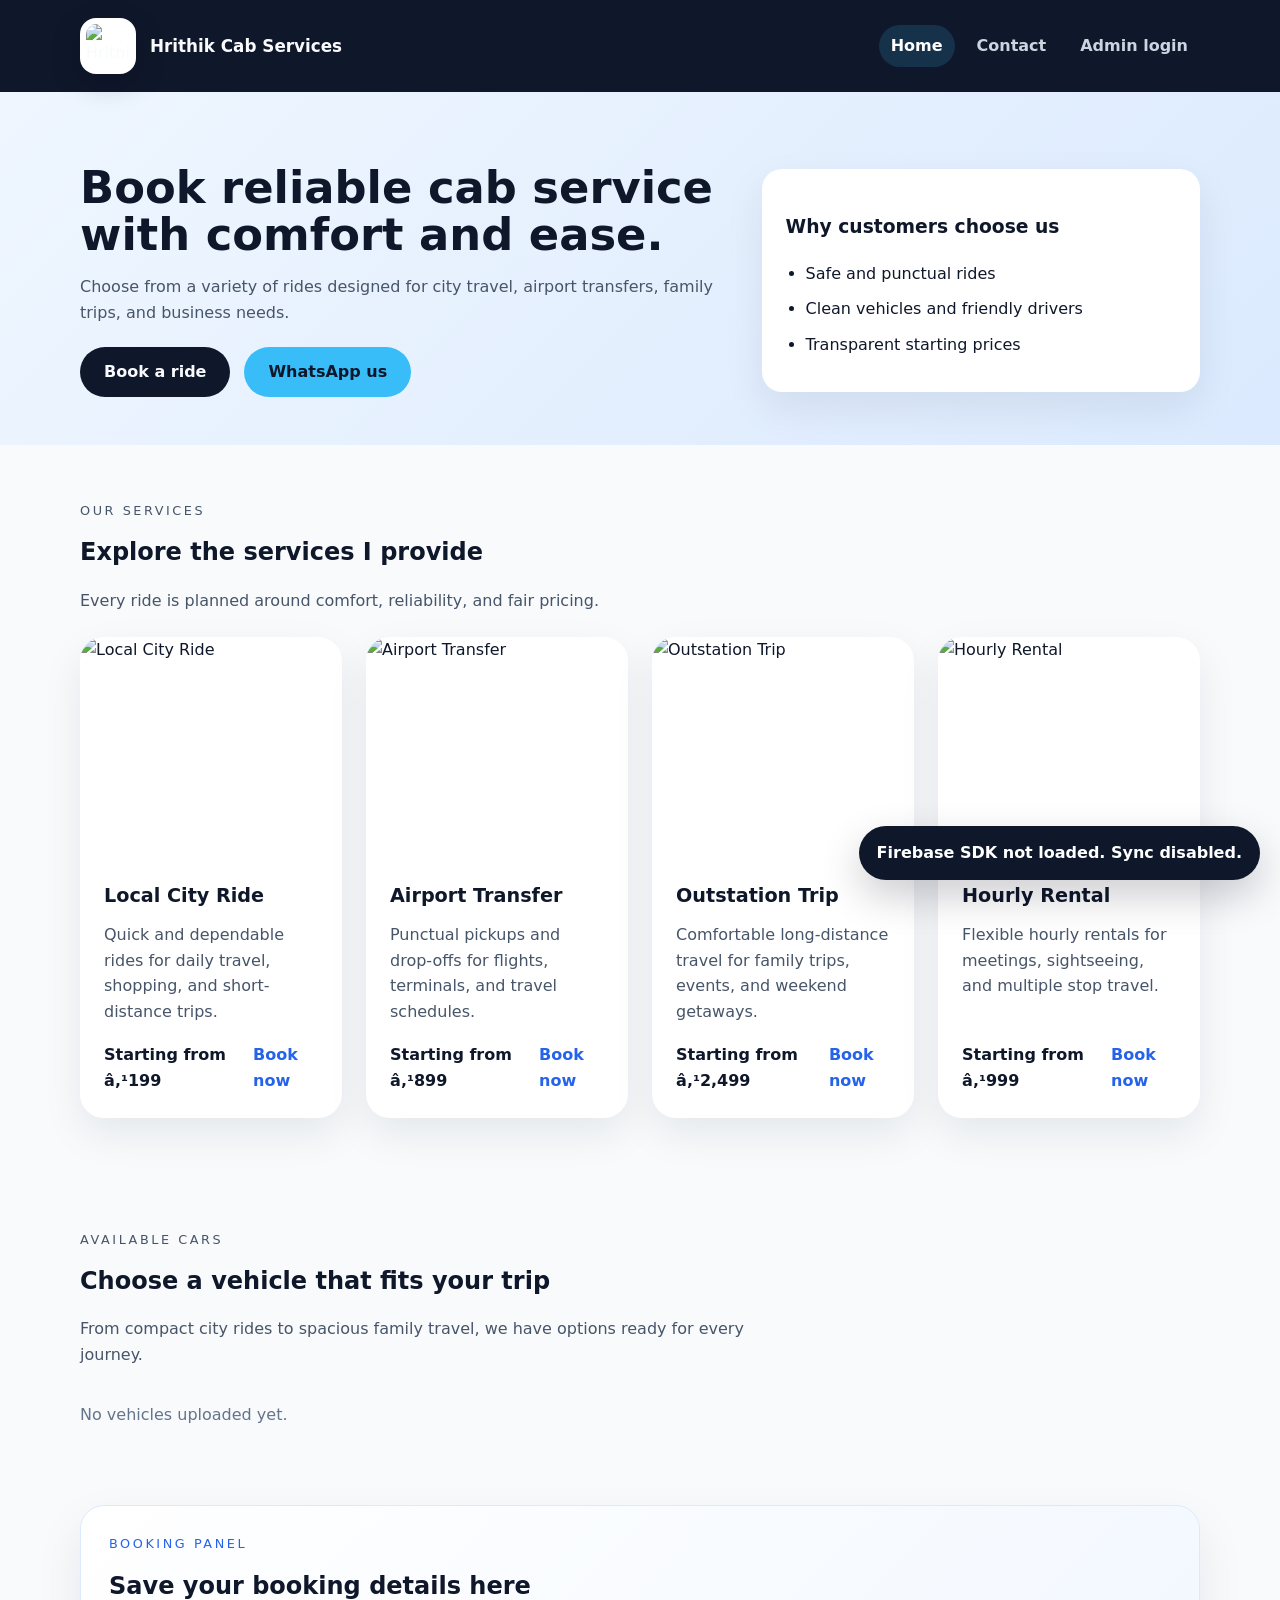
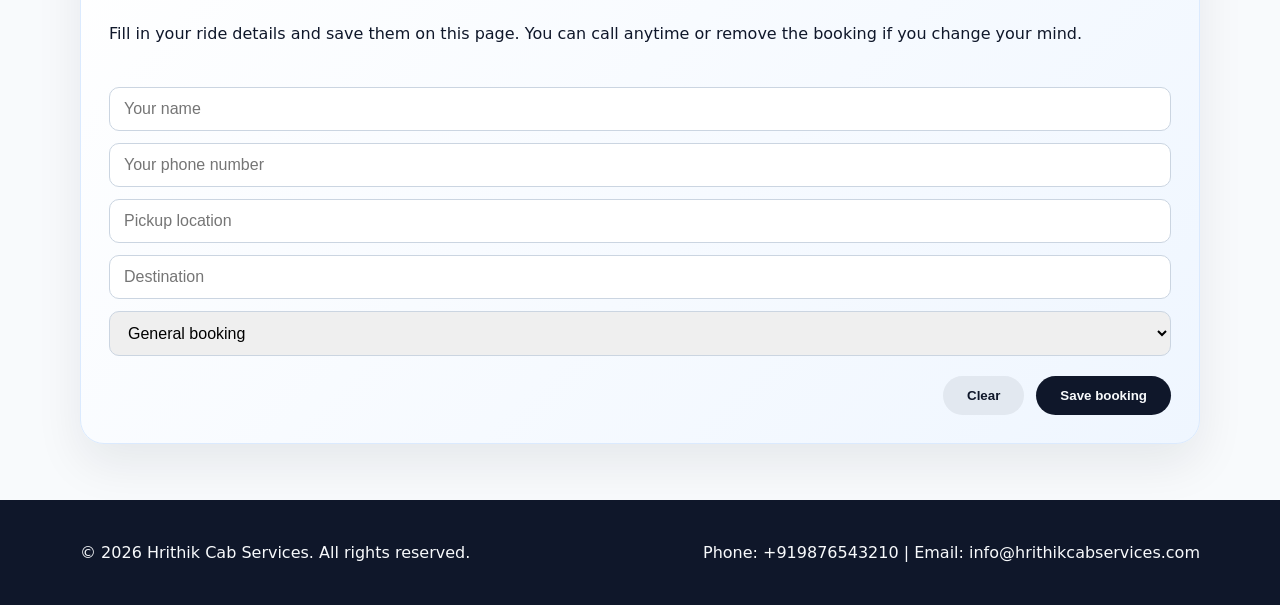
==== commit adb8bac6: "Add files via upload" ====
--- a/index.html
+++ b/index.html
@@ -54,10 +54,6 @@
           <p class="eyebrow">Our services</p>
           <h2>Explore the services I provide</h2>
           <p>Every ride is planned around comfort, reliability, and fair pricing.</p>
-          <div class="hero-actions">
-            <a href="#bookingPanel" class="button button-primary">Book a ride</a>
-            <a href="#" class="button button-secondary whatsapp-link">WhatsApp us</a>
-          </div>
         </div>
 
         <div class="service-grid" data-home-services></div>
@@ -70,10 +66,6 @@
           <p class="eyebrow">Available cars</p>
           <h2>Choose a vehicle that fits your trip</h2>
           <p>From compact city rides to spacious family travel, we have options ready for every journey.</p>
-          <div class="hero-actions">
-            <a href="#bookingPanel" class="button button-primary">Book a ride</a>
-            <a href="#" class="button button-secondary whatsapp-link">WhatsApp us</a>
-          </div>
         </div>
 
         <div id="vehiclesList" class="service-grid"></div>
@@ -88,9 +80,6 @@
           <p class="eyebrow">Booking panel</p>
           <h2>Save your booking details here</h2>
           <p>Fill in your ride details and save them on this page. You can call anytime or remove the booking if you change your mind.</p>
-          <div class="hero-actions">
-            <a href="#" class="button button-secondary whatsapp-link">WhatsApp us</a>
-          </div>
         </div>
 
         <form id="bookingForm" class="booking-form">
--- a/styles.css
+++ b/styles.css
@@ -553,48 +553,49 @@
   padding-top: 16px;
 }
 
-.saved-invoices-list {
-  display: grid;
-  gap: 14px;
-  min-height: 260px;
-}
-
-.saved-invoice {
-  border: 1px solid #e2e8f0;
-  border-radius: 18px;
-  padding: 18px;
-  background: #f8fbff;
-}
-
-.saved-invoice-top {
-  display: flex;
-  justify-content: space-between;
-  gap: 12px;
-  align-items: flex-start;
-}
-
-.saved-invoice-title {
-  margin: 0;
-  font-weight: 700;
-  color: #0f172a;
-}
-
-.saved-invoice-meta,
-.saved-invoice-route {
-  margin: 4px 0 0;
-  color: #475569;
-}
-
-.saved-invoice-total {
-  font-weight: 800;
-  color: #0f172a;
-}
-
-.saved-invoice-actions {
-  display: flex;
-  gap: 10px;
-  flex-wrap: wrap;
-  margin-top: 14px;
+  .saved-invoices-list {
+    display: grid;
+    gap: 14px;
+    min-height: 260px;
+  }
+
+  .saved-invoice {
+    border: 1px solid #e2e8f0;
+    border-radius: 18px;
+    padding: 18px;
+    background: #f8fbff;
+  }
+
+  .saved-invoice-top {
+    display: flex;
+    justify-content: space-between;
+    gap: 12px;
+    align-items: flex-start;
+  }
+
+  .saved-invoice-title {
+    margin: 0;
+    font-weight: 700;
+    color: #0f172a;
+  }
+
+  .saved-invoice-meta,
+  .saved-invoice-route {
+    margin: 4px 0 0;
+    color: #475569;
+  }
+
+  .saved-invoice-total {
+    font-weight: 800;
+    color: #0f172a;
+  }
+
+  .saved-invoice-actions {
+    display: flex;
+    gap: 10px;
+    flex-wrap: wrap;
+    margin-top: 14px;
+  }
 }
 
 .invoice-item-row input {
@@ -668,6 +669,8 @@
 }
 
 @media print {
+  @page { size: A4; margin: 8mm; }
+  html, body { height: 100%; }
   body * {
     visibility: hidden;
   }
@@ -682,10 +685,61 @@
     left: 0;
     top: 0;
     width: 100%;
-    padding: 20px;
+    max-width: 100% !important;
+    margin: 0 !important;
+    padding: 12px;
     background: #fff;
-  }
-
+    transform-origin: top left;
+    border-radius: 0 !important;
+    box-shadow: none !important;
+    border: none !important;
+  }
+
+/* Invoice seal styles */
+.printable-area {
+  position: relative; /* allow absolutely positioned seal inside */
+}
+/* Content sits above the seal */
+.printable-area .invoice-content {
+  position: relative;
+  z-index: 2;
+  background: transparent;
+}
+/* Large centered watermark-style seal behind content */
+.invoice-seal {
+  position: absolute;
+  left: 50%;
+  top: 50%;
+  transform: translate(-50%, -50%);
+  width: 80%;
+  max-width: 820px;
+  height: auto;
+  opacity: 0.12;
+  pointer-events: none;
+  z-index: 1;
+}
+.invoice-seal img { width: 100%; height: auto; object-fit: contain; display: block; }
+
+/* Do not need large reserved bottom padding now since seal is a background watermark */
+.printable-area.has-seal {
+  padding-bottom: 20px !important;
+}
+
+/* Aggressive print reductions to force single page when possible */
+.printable-area {
+  padding: 8px !important;
+  font-size: 10px !important;
+  line-height: 1.05 !important;
+}
+  .invoice-header h2 { font-size: 14px !important; margin-bottom:6px !important; }
+  .invoice-logo { width: 40px !important; height: 40px !important; }
+  .invoice-table th, .invoice-table td { padding: 4px 6px !important; font-size: 9.5px !important; }
+  .invoice-summary { margin-top: 6px !important; }
+  .invoice-note { margin-top: 6px !important; font-size: 9.5px !important; }
+  .invoice-details p { font-size: 0.85rem !important; margin: 2px 0 !important; }
+  .invoice-contact, .invoice-note, .invoice-summary { page-break-inside: avoid; }
+
+  /* Hide non-printable UI in print */
   .site-header,
   .site-nav,
   .site-footer,
@@ -931,35 +985,3 @@
     font-size: 0.95rem;
   }
 }
-
-.invoice-details-row {
-  display: flex;
-  justify-content: space-between;
-  align-items: flex-start;
-  gap: 40px;
-  margin-top: 20px;
-}
-
-.invoice-seal-container {
-  flex-shrink: 0;
-  display: flex;
-  align-items: center;
-  justify-content: center;
-  margin-top: 30px;
-  margin-left: 20px;
-}
-
-.invoice-seal {
-  width: 140px;
-  height: 140px;
-  object-fit: contain;
-  object-position: center;
-  border-radius: 8px;
-  box-shadow: 0 4px 12px rgba(15, 23, 42, 0.1);
-}
-
-@media print {
-  #sealToggleBtn {
-    display: none !important;
-  }
-}
